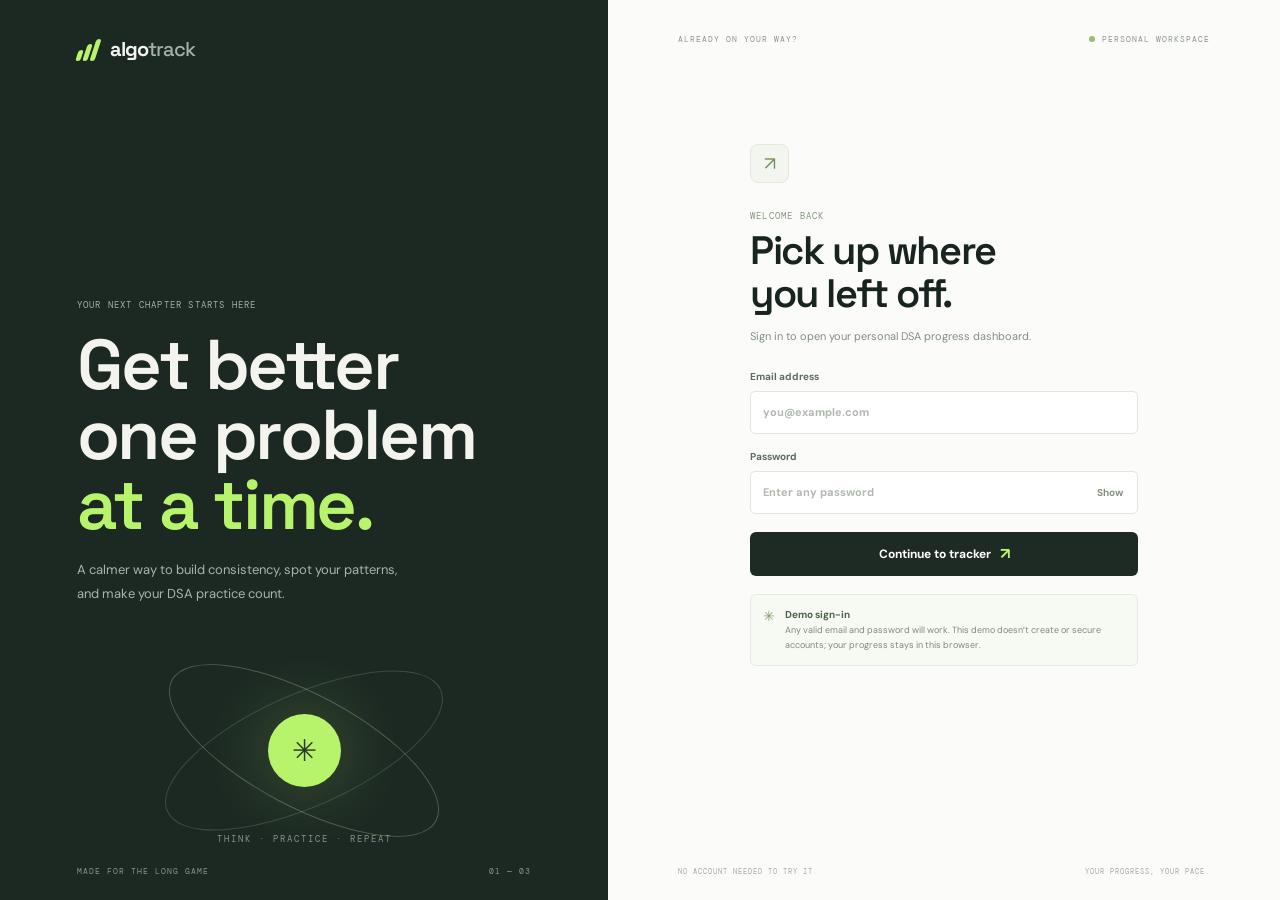
==== index.html @ 1d934d53 "first commit" ====
<!doctype html>
<html lang="en">
  <head>
    <meta charset="UTF-8" />
    <meta name="viewport" content="width=device-width, initial-scale=1.0" />
    <meta name="theme-color" content="#f5f6f2" />
    <title>AlgoTrack — DSA progress, with a little guidance</title>
    <link rel="preconnect" href="https://fonts.googleapis.com" />
    <link rel="preconnect" href="https://fonts.gstatic.com" crossorigin />
    <link href="https://fonts.googleapis.com/css2?family=DM+Mono:wght@400;500&family=DM+Sans:wght@400;500;600;700;800&family=Space+Grotesk:wght@500;600;700&display=swap" rel="stylesheet" />
    <link rel="stylesheet" href="styles.css" />
  </head>
  <body>
    <main id="login-screen" class="login-screen">
      <section class="login-story">
        <a class="brand login-brand" href="#" aria-label="AlgoTrack home">
          <span class="brand-mark"><span></span><span></span><span></span></span>
          <span>algo<span class="brand-light">track</span></span>
        </a>
        <div class="story-copy">
          <p class="overline">YOUR NEXT CHAPTER STARTS HERE</p>
          <h1>Get better<br />one problem<br /><span>at a time.</span></h1>
          <p>A calmer way to build consistency, spot your patterns, and make your DSA practice count.</p>
        </div>
        <div class="story-art" aria-hidden="true">
          <div class="story-orbit story-orbit-one"></div>
          <div class="story-orbit story-orbit-two"></div>
          <div class="story-sun">✳</div>
          <span class="story-art-label">THINK · PRACTICE · REPEAT</span>
        </div>
        <div class="story-footer"><span>MADE FOR THE LONG GAME</span><span>01 — 03</span></div>
      </section>
      <section class="login-side">
        <div class="login-topline"><span>ALREADY ON YOUR WAY?</span><span class="login-status"><i></i> PERSONAL WORKSPACE</span></div>
        <div class="login-card">
          <div class="login-card-icon">↗</div>
          <p class="overline">WELCOME BACK</p>
          <h2>Pick up where<br />you left off.</h2>
          <p class="login-intro">Sign in to open your personal DSA progress dashboard.</p>
          <form id="login-form" class="login-form">
            <label class="login-field">Email address
              <input id="login-email" name="email" type="email" autocomplete="email" placeholder="you@example.com" required />
            </label>
            <label class="login-field">Password
              <span class="password-wrap"><input id="login-password" name="password" type="password" autocomplete="new-password" placeholder="Enter any password" required /><button id="toggle-password" class="password-toggle" type="button" aria-label="Show password">Show</button></span>
            </label>
            <button class="button button-dark login-submit" type="submit">Continue to tracker <span>↗</span></button>
          </form>
          <div class="demo-notice"><span>✳</span><p><strong>Demo sign-in</strong><br />Any valid email and password will work. This demo doesn’t create or secure accounts; your progress stays in this browser.</p></div>
        </div>
        <div class="login-footnote"><span>NO ACCOUNT NEEDED TO TRY IT</span><span>YOUR PROGRESS, YOUR PACE.</span></div>
      </section>
    </main>

    <div class="app-shell" id="app-shell" hidden>
      <aside class="sidebar">
        <a class="brand" href="#" aria-label="AlgoTrack home">
          <span class="brand-mark"><span></span><span></span><span></span></span>
          <span>algo<span class="brand-light">track</span></span>
        </a>

        <div class="sidebar-label">WORKSPACE</div>
        <nav class="main-nav" aria-label="Main navigation">
          <a class="nav-item active" href="#overview"><span class="nav-icon">⌂</span> Overview</a>
          <a class="nav-item" href="#problems"><span class="nav-icon">▤</span> Problem log</a>
          <a class="nav-item" href="#topics"><span class="nav-icon">◉</span> Topics</a>
        </nav>

        <div class="sidebar-label plan-label">YOUR PLAN</div>
        <section class="plan-card">
          <div class="plan-top"><span class="plan-dot"></span><span>THE GRIND</span></div>
          <h2>Build your<br />foundations.</h2>
          <p>One problem at a time. Keep showing up.</p>
          <div class="plan-progress"><span id="plan-progress-bar"></span></div>
          <div class="plan-foot"><span id="plan-progress-text">0 / 75 problems</span><span>75</span></div>
        </section>

        <div class="sidebar-spacer"></div>
        <div class="privacy-note"><span class="lock-icon">◇</span><span>Your progress stays<br />on this device.</span></div>
        <div class="profile">
          <div class="avatar">D</div>
          <div class="profile-copy"><strong id="profile-name">DSA learner</strong><span>Keep it up ✨</span></div>
          <button class="profile-menu" id="sign-out" type="button" aria-label="Sign out" title="Sign out">↪</button>
        </div>
      </aside>

      <main id="overview" class="main-content">
        <header class="topbar">
          <div class="breadcrumb"><span>WORKSPACE</span><span class="crumb-divider">/</span><strong>Overview</strong></div>
          <div class="topbar-right">
            <span class="today-label"><span class="live-dot"></span> YOUR LEARNING SPACE</span>
            <button class="button button-dark button-small" id="open-problem-form" type="button"><span>＋</span> Log a problem</button>
          </div>
        </header>

        <section class="welcome-section">
          <div>
            <p class="overline">YOUR DSA JOURNEY <span id="today-date"></span></p>
            <h1>Small steps.<br /><span>Serious progress.</span></h1>
            <p class="welcome-copy">Every problem you solve is a pattern you’ll recognize next time.</p>
          </div>
          <div class="welcome-stamp" aria-hidden="true"><span>KEEP<br />GOING</span><b>↗</b></div>
        </section>

        <section class="stats-grid" aria-label="Progress summary">
          <article class="stat-card stat-total">
            <div class="stat-top"><span class="stat-label">PROBLEMS SOLVED</span><span class="stat-icon">⌘</span></div>
            <div class="stat-value" id="solved-total">0</div>
            <div class="stat-foot"><span class="stat-accent" id="solved-this-week">+0</span> this week</div>
            <div class="sparkline" aria-hidden="true"><i></i><i></i><i></i><i></i><i></i><i></i><i></i><i></i><i></i><i></i><i></i><i></i></div>
          </article>
          <article class="stat-card stat-streak">
            <div class="stat-top"><span class="stat-label">CURRENT STREAK</span><span class="stat-icon fire">↗</span></div>
            <div class="stat-value"><span id="streak-total">0</span><small> days</small></div>
            <div class="stat-foot">Consistency beats intensity.</div>
            <div class="streak-dots" id="streak-dots" aria-label="Activity over the last seven days"></div>
          </article>
          <article class="stat-card stat-accuracy">
            <div class="stat-top"><span class="stat-label">EASY → MEDIUM → HARD</span><span class="stat-icon">◌</span></div>
            <div class="difficulty-counts"><span><b id="easy-count">0</b><small>EASY</small></span><span><b id="medium-count">0</b><small>MEDIUM</small></span><span><b id="hard-count">0</b><small>HARD</small></span></div>
            <div class="difficulty-bar"><span class="easy-segment"></span><span class="medium-segment"></span><span class="hard-segment"></span></div>
            <div class="stat-foot">A balanced mix builds range.</div>
          </article>
        </section>

        <section class="coach-card" aria-labelledby="coach-title">
          <div class="coach-art" aria-hidden="true"><div class="orbit orbit-one"></div><div class="orbit orbit-two"></div><div class="orbit-core">✳</div><span class="spark spark-one">✦</span><span class="spark spark-two">·</span><span class="spark spark-three">✧</span></div>
          <div class="coach-content">
            <div class="coach-heading"><span class="coach-kicker"><span class="coach-live"></span> YOUR STUDY COACH</span><span class="private-label">PRIVATE BY DESIGN</span></div>
            <h2 id="coach-title">A little direction goes a long way.</h2>
            <p id="coach-insight">Log a few problems and your coach will spot patterns in your practice and suggest a next step.</p>
            <div class="coach-actions">
              <button id="coach-refresh" class="coach-link" type="button">Refresh my insight <span>↗</span></button>
              <span class="coach-disclaimer">Personalized from your tracker data · no API key needed</span>
            </div>
          </div>
        </section>

        <section class="lower-grid">
          <article class="panel topics-panel" id="topics">
            <div class="section-heading"><div><p class="overline">KNOW YOUR PATTERNS</p><h2>Topic mastery</h2></div><span class="heading-note">BY PROBLEMS SOLVED</span></div>
            <div id="topic-list" class="topic-list"></div>
            <div class="topic-footer"><span class="topic-legend"><i></i> Problems logged</span><a href="#problems" class="text-link">View problem log <span>↗</span></a></div>
          </article>

          <article class="panel activity-panel">
            <div class="section-heading"><div><p class="overline">SHOWING UP ADDS UP</p><h2>Recent activity</h2></div><span class="activity-period">LAST 7 DAYS</span></div>
            <div id="activity-chart" class="activity-chart" role="img" aria-label="Problems solved per day over the last seven days"></div>
            <div class="chart-legend"><span><i class="legend-dot"></i> Problems solved</span><strong id="activity-count">0 this week</strong></div>
            <div class="week-note"><span class="note-icon">✳</span><span id="week-insight">Your next solved problem starts a streak.</span></div>
          </article>
        </section>

        <section class="panel recent-panel" id="problems">
          <div class="section-heading recent-heading"><div><p class="overline">THE WORK YOU PUT IN</p><h2>Problem log <span class="entry-count" id="entry-count">0</span></h2></div><div class="list-controls"><label class="sr-only" for="topic-filter">Filter by topic</label><select id="topic-filter"><option value="all">All topics</option></select><label class="sr-only" for="difficulty-filter">Filter by difficulty</label><select id="difficulty-filter"><option value="all">All levels</option><option value="Easy">Easy</option><option value="Medium">Medium</option><option value="Hard">Hard</option></select></div></div>
          <div class="table-scroll"><table><thead><tr><th>PROBLEM</th><th>TOPIC</th><th>DIFFICULTY</th><th>DATE SOLVED</th><th>TIME</th></tr></thead><tbody id="problem-table"></tbody></table></div>
          <div id="empty-state" class="empty-state" hidden><span>⌘</span><strong>No problems here. Yet.</strong><p>Add your first solved problem and start building momentum.</p><button class="button button-dark button-small" type="button" id="empty-add">Log your first problem <span>↗</span></button></div>
          <div id="no-filter-results" class="empty-state compact-empty" hidden>No problems match these filters.</div>
        </section>

        <footer class="footer"><span>MADE FOR THE LONG GAME <span class="footer-star">✳</span></span><span>YOUR PROGRESS, YOUR PACE.</span></footer>
      </main>
    </div>

    <dialog id="problem-dialog" class="problem-dialog">
      <form id="problem-form" method="dialog">
        <div class="dialog-top"><div><p class="overline">ONE MORE REP</p><h2>Log a problem</h2></div><button class="close-dialog" type="button" id="close-dialog" aria-label="Close">×</button></div>
        <p class="dialog-copy">Solved something? Make sure it counts.</p>
        <label class="form-field">Problem name<input id="problem-name" name="name" type="text" maxlength="100" placeholder="e.g. Two Sum" required /></label>
        <div class="form-row"><label class="form-field">Topic<select id="problem-topic" name="topic" required></select></label><label class="form-field">Difficulty<select id="problem-difficulty" name="difficulty"><option>Easy</option><option selected>Medium</option><option>Hard</option></select></label></div>
        <div class="form-row"><label class="form-field">Date solved<input id="problem-date" name="date" type="date" required /></label><label class="form-field">Time spent (min)<input id="problem-time" name="time" type="number" min="1" max="1440" placeholder="Optional" /></label></div>
        <label class="form-field">Key takeaway <span class="optional-label">OPTIONAL</span><textarea id="problem-note" name="note" maxlength="240" rows="2" placeholder="What pattern or insight did you learn?"></textarea></label>
        <div class="dialog-actions"><button class="button button-quiet" type="button" id="cancel-dialog">Cancel</button><button class="button button-dark" type="submit">Save problem <span>↗</span></button></div>
      </form>
    </dialog>

    <div id="toast" class="toast" role="status" aria-live="polite"></div>
    <script src="app.js"></script>
  </body>
</html>
---- styles.css ----
:root {
  --paper: #f5f6f2;
  --white: #fff;
  --ink: #18241f;
  --muted: #818b84;
  --line: #e8eae4;
  --green: #b7f36b;
  --green-dark: #5e8c39;
  --orange: #ef8758;
  --blue: #91b8ed;
  --lavender: #c7b2e7;
  --mono: "DM Mono", monospace;
  --sans: "DM Sans", sans-serif;
  --display: "Space Grotesk", sans-serif;
}

* { box-sizing: border-box; }
html { scroll-behavior: smooth; }
body { margin: 0; background: var(--paper); color: var(--ink); font-family: var(--sans); -webkit-font-smoothing: antialiased; }
button, input, select, textarea { font: inherit; }
button, a, select { -webkit-tap-highlight-color: transparent; }
a { color: inherit; text-decoration: none; }
button { color: inherit; }
.app-shell { min-height: 100vh; }
.sidebar { position: fixed; z-index: 2; inset: 0 auto 0 0; width: 246px; display: flex; flex-direction: column; padding: 29px 20px 16px; background: #1c2923; color: #ecf0e9; }
.brand { display: flex; align-items: center; gap: 10px; padding: 2px 7px; font: 700 20px var(--display); letter-spacing: -1px; }
.brand-light { color: #a5b1a7; font-weight: 500; }
.brand-mark { width: 23px; height: 23px; display: flex; align-items: end; gap: 3px; }
.brand-mark span { width: 5px; background: var(--green); border-radius: 4px; transform: skew(-18deg); }
.brand-mark span:nth-child(1) { height: 11px; }
.brand-mark span:nth-child(2) { height: 17px; }
.brand-mark span:nth-child(3) { height: 22px; }
.sidebar-label { margin: 48px 0 12px 9px; color: #7e8c81; font: 10px var(--mono); letter-spacing: 1.6px; }
.main-nav { display: grid; gap: 5px; }
.nav-item { display: flex; align-items: center; gap: 12px; padding: 11px 12px; border-radius: 8px; color: #abb6ac; font-size: 13px; font-weight: 600; transition: .2s ease; }
.nav-item:hover { background: #26352d; color: #fff; }
.nav-item.active { background: #2b3a30; color: #d1f89f; }
.nav-icon { width: 17px; text-align: center; color: #98a59b; font-size: 17px; line-height: 1; }
.nav-item.active .nav-icon { color: var(--green); }
.plan-label { margin-top: 39px; }
.plan-card { position: relative; overflow: hidden; padding: 17px 15px 14px; border: 1px solid #39463e; border-radius: 10px; background: #243129; }
.plan-card::after { content: ""; position: absolute; right: -22px; top: 40px; width: 74px; height: 74px; border: 1px solid #425142; border-radius: 50%; box-shadow: 0 0 0 9px #2a382f, 0 0 0 10px #39463e, 0 0 0 19px #2a382f, 0 0 0 20px #39463e; opacity: .75; }
.plan-top { display: flex; align-items: center; gap: 7px; color: #aeb9ac; font: 10px var(--mono); letter-spacing: 1.2px; }
.plan-dot, .live-dot, .coach-live { width: 7px; height: 7px; border-radius: 50%; background: var(--green); box-shadow: 0 0 0 3px #b7f36b22; }
.plan-card h2 { margin: 18px 0 6px; font: 600 21px/1.14 var(--display); letter-spacing: -.6px; }
.plan-card p { max-width: 160px; margin-bottom: 22px; color: #9ba89d; font-size: 11px; line-height: 1.6; }
.plan-progress { height: 4px; margin-bottom: 8px; overflow: hidden; border-radius: 4px; background: #465349; }
.plan-progress span { display: block; width: 0; height: 100%; border-radius: inherit; background: var(--green); transition: width .35s; }
.plan-foot { display: flex; justify-content: space-between; color: #93a095; font: 9px var(--mono); }
.sidebar-spacer { flex: 1; }
.privacy-note { display: flex; align-items: center; gap: 10px; padding: 13px 8px 16px; color: #8f9c90; font-size: 10px; line-height: 1.6; }
.lock-icon { color: var(--green); font-size: 18px; }
.profile { display: flex; align-items: center; gap: 10px; padding: 13px 4px 0; border-top: 1px solid #364239; }
.avatar { display: grid; width: 31px; height: 31px; place-items: center; border-radius: 50%; background: #dceac9; color: #32422f; font: 600 13px var(--display); }
.profile-copy { display: grid; gap: 3px; font-size: 11px; }
.profile-copy span { color: #91a094; font-size: 10px; }
.profile-menu { margin-left: auto; color: #8b998d; font-size: 17px; }
.main-content { width: min(1350px, calc(100% - 246px)); margin-left: 246px; padding: 0 5.1%; }
.topbar { min-height: 66px; display: flex; justify-content: space-between; align-items: center; border-bottom: 1px solid #e6e9e2; }
.breadcrumb { display: flex; align-items: center; gap: 10px; color: #8b958c; font: 10px var(--mono); letter-spacing: .7px; }
.breadcrumb strong { color: #39473e; font-weight: 500; }
.crumb-divider { color: #c1c6bf; }
.topbar-right { display: flex; align-items: center; gap: 22px; }
.today-label { display: flex; align-items: center; gap: 8px; color: #879188; font: 9px var(--mono); letter-spacing: .9px; }
.live-dot { width: 6px; height: 6px; background: #9aca67; }
.button { display: inline-flex; align-items: center; justify-content: center; gap: 9px; min-height: 42px; border: 0; border-radius: 6px; cursor: pointer; font-size: 12px; font-weight: 700; transition: background .2s, transform .2s; }
.button:hover { transform: translateY(-1px); }
.button-dark { padding: 0 16px; background: #1e2b24; color: #fff; }
.button-dark:hover { background: #314137; }
.button-dark span { color: var(--green); font-size: 16px; }
.button-small { min-height: 35px; font-size: 11px; }
.welcome-section { display: flex; justify-content: space-between; align-items: flex-end; padding: 36px 0 27px; }
.overline { color: #909a90; font: 9px var(--mono); letter-spacing: 1.2px; }
.welcome-section .overline { margin-bottom: 13px; }
.welcome-section .overline span { margin-left: 12px; color: #b2b9b1; }
h1, h2, p { margin-top: 0; }
h1 { margin-bottom: 10px; font: 600 clamp(36px, 4vw, 51px)/1.04 var(--display); letter-spacing: -2.3px; }
h1 span { color: #82917e; }
.welcome-copy { margin: 0; color: #7b867d; font-size: 13px; }
.welcome-stamp { width: 83px; height: 83px; position: relative; display: grid; place-content: center; margin: 0 10% 3px 0; border: 1px solid #d7dfd2; border-radius: 50%; color: #83927e; transform: rotate(-13deg); }
.welcome-stamp::before, .welcome-stamp::after { content: ""; position: absolute; border: 1px dashed #c5d1c0; border-radius: 50%; inset: 5px; }
.welcome-stamp::after { inset: -5px; border-color: #e0e5dc; }
.welcome-stamp span { font: 8px/1.3 var(--mono); letter-spacing: 1px; text-align: center; }
.welcome-stamp b { position: absolute; right: -3px; top: 7px; display: grid; width: 23px; height: 23px; place-items: center; border-radius: 50%; background: var(--green); color: #2c3d26; font-size: 13px; }
.stats-grid { display: grid; grid-template-columns: repeat(3, 1fr); gap: 14px; }
.stat-card { min-height: 148px; position: relative; overflow: hidden; padding: 17px 19px; border: 1px solid var(--line); border-radius: 9px; background: #fff; }
.stat-top { display: flex; justify-content: space-between; align-items: center; }
.stat-label { color: #879188; font: 9px var(--mono); letter-spacing: .8px; }
.stat-icon { color: #91a48c; font-size: 16px; }
.stat-icon.fire { color: #e9996e; font-size: 18px; }
.stat-value { margin-top: 13px; font: 600 35px/1 var(--display); letter-spacing: -1.5px; }
.stat-value small { color: #8c968d; font: 11px var(--sans); letter-spacing: 0; }
.stat-foot { position: relative; z-index: 1; margin-top: 9px; color: #8d978e; font-size: 10px; }
.stat-accent { color: #668f43; font-weight: 700; }
.sparkline { position: absolute; right: 17px; bottom: 21px; display: flex; align-items: end; gap: 4px; height: 35px; opacity: .72; }
.sparkline i { display: block; width: 4px; height: 28%; background: #d6eac3; border-radius: 4px 4px 0 0; }
.sparkline i:nth-child(3n+1) { height: 53%; }
.sparkline i:nth-child(4n+2) { height: 72%; }
.sparkline i:nth-child(5n+3) { height: 40%; }
.sparkline i:nth-child(7) { height: 88%; background: #afd687; }
.sparkline i:nth-child(10) { height: 64%; }
.streak-dots { position: absolute; right: 18px; bottom: 25px; display: flex; gap: 5px; }
.streak-dots span { width: 7px; height: 7px; border-radius: 50%; background: #ebeee8; }
.streak-dots span.active { background: #b8e38f; }
.difficulty-counts { display: flex; gap: 20px; margin-top: 13px; }
.difficulty-counts span { display: grid; gap: 3px; }
.difficulty-counts b { font: 600 20px var(--display); }
.difficulty-counts small { color: #9aa29b; font: 8px var(--mono); letter-spacing: .6px; }
.difficulty-bar { display: flex; height: 4px; gap: 3px; margin-top: 9px; }
.difficulty-bar span { border-radius: 4px; }
.easy-segment { flex: 1; background: #b7df92; }
.medium-segment { flex: 1; background: #f3c17f; }
.hard-segment { flex: 1; background: #e89c7c; }
.stat-accuracy .stat-foot { margin-top: 8px; }
.coach-card { min-height: 177px; position: relative; display: flex; align-items: center; gap: 24px; margin-top: 15px; padding: 23px 27px; overflow: hidden; border: 1px solid #354239; border-radius: 9px; background: #202d26; color: #f4f4eb; }
.coach-card::after { content: ""; position: absolute; right: -45px; top: -100px; width: 260px; height: 260px; border: 1px solid #ffffff0b; border-radius: 50%; box-shadow: 0 0 0 25px #ffffff08, 0 0 0 52px #ffffff06; pointer-events: none; }
.coach-art { width: 104px; height: 104px; flex: 0 0 104px; position: relative; display: grid; place-items: center; }
.orbit { position: absolute; border: 1px solid #9bb18350; border-radius: 50%; transform: rotate(-30deg); }
.orbit-one { width: 91px; height: 51px; }
.orbit-two { width: 91px; height: 51px; transform: rotate(48deg); border-color: #d4c4a542; }
.orbit-core { display: grid; width: 42px; height: 42px; place-items: center; border-radius: 50%; background: #b6e58a; color: #30402d; font-size: 21px; box-shadow: 0 0 25px #b6e58a44; }
.spark { position: absolute; color: var(--green); }
.spark-one { top: 13px; right: 12px; font-size: 12px; }
.spark-two { bottom: 17px; left: 12px; font-size: 27px; }
.spark-three { top: 21px; left: 16px; color: #ddb992; font-size: 12px; }
.coach-content { min-width: 0; position: relative; z-index: 1; flex: 1; }
.coach-heading { display: flex; align-items: center; justify-content: space-between; gap: 10px; }
.coach-kicker { display: flex; align-items: center; gap: 8px; color: #c8d5c5; font: 9px var(--mono); letter-spacing: 1px; }
.coach-live { width: 6px; height: 6px; }
.private-label { color: #8b998d; font: 8px var(--mono); letter-spacing: .8px; }
.coach-content h2 { margin: 13px 0 5px; font: 600 20px var(--display); letter-spacing: -.5px; }
.coach-content > p { max-width: 650px; min-height: 34px; margin: 0; color: #b2bdb2; font-size: 11px; line-height: 1.65; }
.coach-actions { display: flex; align-items: center; flex-wrap: wrap; gap: 14px; margin-top: 11px; }
.coach-link { padding: 0; border: 0; background: none; color: var(--green); cursor: pointer; font-size: 10px; font-weight: 700; }
.coach-link span { padding-left: 4px; }
.coach-disclaimer { color: #829086; font-size: 9px; }
.lower-grid { display: grid; grid-template-columns: 1.08fr .92fr; gap: 14px; margin-top: 15px; }
.panel { border: 1px solid var(--line); border-radius: 9px; background: #fff; }
.topics-panel, .activity-panel { min-height: 291px; padding: 20px 21px 15px; }
.section-heading { display: flex; justify-content: space-between; align-items: end; gap: 12px; }
.section-heading .overline { margin: 0 0 5px; font-size: 8px; }
.section-heading h2 { margin: 0; font: 600 18px var(--display); letter-spacing: -.5px; }
.heading-note, .activity-period { color: #9ca49c; font: 8px var(--mono); letter-spacing: .4px; }
.topic-list { display: grid; gap: 12px; margin-top: 20px; }
.topic-row { display: grid; grid-template-columns: minmax(90px, 1fr) minmax(70px, 1.45fr) 25px; align-items: center; gap: 11px; }
.topic-name { overflow: hidden; color: #59665c; font-size: 10px; text-overflow: ellipsis; white-space: nowrap; }
.topic-track { height: 5px; overflow: hidden; border-radius: 5px; background: #eff1eb; }
.topic-fill { height: 100%; border-radius: inherit; background: #badf99; transition: width .35s; }
.topic-count { color: #8b968c; font: 9px var(--mono); text-align: right; }
.topic-empty { padding: 19px 0; color: #8a948c; font-size: 11px; }
.topic-footer { display: flex; justify-content: space-between; align-items: center; margin-top: 17px; padding-top: 12px; border-top: 1px solid #eff0eb; }
.topic-legend, .chart-legend span { display: flex; align-items: center; gap: 6px; color: #9ba39b; font-size: 9px; }
.topic-legend i { width: 7px; height: 7px; border-radius: 2px; background: #badf99; }
.text-link { color: #657867; font-size: 9px; font-weight: 700; }
.text-link span { color: #8ca47b; }
.activity-chart { height: 145px; display: grid; grid-template-columns: repeat(7, 1fr); align-items: end; gap: 10px; margin: 17px 0 10px; padding: 0 5px; border-bottom: 1px solid #eaede7; }
.chart-day { height: 100%; display: flex; flex-direction: column; justify-content: end; align-items: center; gap: 8px; }
.chart-bar-area { height: 112px; width: 100%; display: flex; align-items: end; justify-content: center; }
.chart-bar { width: min(23px, 75%); min-height: 3px; position: relative; border-radius: 4px 4px 0 0; background: #d6e8c5; transition: height .3s; }
.chart-bar.today { background: #a7d37d; }
.chart-bar.has-value::after { content: attr(data-count); position: absolute; top: -16px; left: 50%; color: #788574; font: 8px var(--mono); transform: translateX(-50%); }
.chart-label { padding-bottom: 8px; color: #99a198; font: 8px var(--mono); }
.chart-label.today-label { color: #5f7c4f; }
.chart-legend { display: flex; justify-content: space-between; align-items: center; }
.legend-dot { width: 7px; height: 7px; border-radius: 50%; background: #a7d37d; }
.chart-legend strong { color: #667464; font: 9px var(--mono); }
.week-note { display: flex; align-items: center; gap: 8px; margin-top: 14px; padding-top: 12px; border-top: 1px solid #eff0eb; color: #848e84; font-size: 9px; }
.note-icon { color: #8eae71; font-size: 13px; }
.recent-panel { margin-top: 15px; padding: 19px 21px 0; }
.recent-heading { align-items: center; margin-bottom: 15px; }
.entry-count { display: inline-grid; min-width: 20px; height: 20px; place-items: center; margin-left: 4px; border-radius: 12px; background: #f0f3ec; color: #758373; font: 9px var(--mono); vertical-align: 2px; }
.list-controls { display: flex; gap: 7px; }
.list-controls select { min-height: 30px; padding: 0 24px 0 9px; border: 1px solid #e6e9e3; border-radius: 5px; background: #fff; color: #758076; font-size: 9px; }
.table-scroll { overflow-x: auto; }
table { width: 100%; border-collapse: collapse; text-align: left; }
thead { border-top: 1px solid #eff0ec; border-bottom: 1px solid #eff0ec; }
th { padding: 10px 8px; color: #9aa39a; font: 8px var(--mono); letter-spacing: .6px; white-space: nowrap; }
th:first-child, td:first-child { padding-left: 2px; }
td { padding: 12px 8px; border-bottom: 1px solid #f0f1ed; color: #79837b; font-size: 10px; white-space: nowrap; }
tbody tr:last-child td { border-bottom: 0; }
.problem-cell { display: flex; align-items: center; gap: 9px; color: #344137; font-weight: 700; }
.problem-mark { display: grid; width: 22px; height: 22px; flex: 0 0 22px; place-items: center; border-radius: 5px; background: #f0f4ea; color: #788d66; font: 10px var(--mono); }
.problem-note { display: block; max-width: 230px; overflow: hidden; margin-top: 3px; color: #a2aaa1; font-size: 9px; font-weight: 400; text-overflow: ellipsis; }
.topic-tag { color: #728172; }
.difficulty { display: inline-block; padding: 4px 7px; border-radius: 4px; font: 9px var(--mono); }
.difficulty.easy { background: #edf5e7; color: #67854f; }
.difficulty.medium { background: #fbf2e4; color: #b18244; }
.difficulty.hard { background: #f9ece8; color: #bd735a; }
.time-cell { color: #879187; font-family: var(--mono); }
.empty-state { display: flex; flex-direction: column; align-items: center; gap: 7px; padding: 37px 15px 41px; color: #758176; text-align: center; }
.empty-state > span { display: grid; width: 34px; height: 34px; place-items: center; margin-bottom: 2px; border-radius: 50%; background: #f0f4ea; color: #849d70; font-size: 16px; }
.empty-state strong { color: #37453a; font: 600 15px var(--display); }
.empty-state p { margin: 0 0 7px; font-size: 10px; }
.compact-empty { padding: 24px; font-size: 11px; }
.footer { display: flex; justify-content: space-between; padding: 18px 0 20px; color: #a2aaa1; font: 8px var(--mono); letter-spacing: .8px; }
.footer-star { color: #88a66e; font-size: 11px; }
.problem-dialog { width: min(490px, calc(100% - 30px)); max-width: none; max-height: min(90vh, 760px); overflow: auto; padding: 25px 27px 23px; border: 1px solid #e5e9e1; border-radius: 11px; background: #fbfcf9; color: var(--ink); box-shadow: 0 24px 90px #1a291c2b; }
.problem-dialog::backdrop { background: #17221bb5; backdrop-filter: blur(3px); }
.dialog-top { display: flex; justify-content: space-between; align-items: flex-start; }
.dialog-top .overline { margin-bottom: 6px; }
.dialog-top h2 { margin: 0; font: 600 25px var(--display); letter-spacing: -.8px; }
.close-dialog { width: 30px; height: 30px; border: 0; border-radius: 50%; background: #eff2eb; color: #6e796f; cursor: pointer; font-size: 21px; line-height: 1; }
.dialog-copy { margin: 5px 0 20px; color: #899389; font-size: 11px; }
.form-field { display: grid; gap: 7px; margin-bottom: 14px; color: #5d6a5f; font-size: 10px; font-weight: 700; }
.form-field input, .form-field select, .form-field textarea { width: 100%; min-height: 39px; padding: 10px 11px; border: 1px solid #e2e7dd; border-radius: 5px; outline: 0; background: #fff; color: #27342b; font-size: 11px; }
.form-field textarea { resize: vertical; }
.form-field input:focus, .form-field select:focus, .form-field textarea:focus { border-color: #9cbb81; box-shadow: 0 0 0 3px #b7f36b30; }
.form-row { display: grid; grid-template-columns: 1fr 1fr; gap: 12px; }
.optional-label { margin-left: 5px; color: #a1aaa0; font: 8px var(--mono); }
.dialog-actions { display: flex; justify-content: flex-end; gap: 9px; margin-top: 8px; }
.button-quiet { padding: 0 14px; background: transparent; color: #7e887e; }
.button-quiet:hover { background: #f0f2ec; }
.toast { position: fixed; z-index: 5; right: 24px; bottom: 24px; max-width: min(360px, calc(100% - 32px)); padding: 12px 16px; border: 1px solid #3d4e40; border-radius: 7px; background: #202d26; color: #ecf2e8; box-shadow: 0 8px 30px #18241f25; font-size: 11px; opacity: 0; transform: translateY(8px); pointer-events: none; transition: .2s; }
.toast.show { opacity: 1; transform: translateY(0); }
.sr-only { position: absolute; width: 1px; height: 1px; overflow: hidden; clip: rect(0, 0, 0, 0); white-space: nowrap; clip-path: inset(50%); }
[hidden] { display: none !important; }

.login-screen { min-height: 100vh; display: grid; grid-template-columns: minmax(340px, .95fr) 1.05fr; background: #fbfcf9; }
.login-story { min-height: 100vh; position: relative; display: flex; flex-direction: column; overflow: hidden; padding: 34px clamp(30px, 6vw, 88px) 24px; background: #1c2923; color: #f3f4ed; }
.login-brand { align-self: flex-start; padding: 2px 0; }
.story-copy { position: relative; z-index: 1; margin: auto 0 50px; }
.story-copy .overline { margin-bottom: 20px; color: #a2b19f; }
.story-copy h1 { margin-bottom: 18px; font-size: clamp(48px, 5.5vw, 76px); line-height: .99; }
.story-copy h1 span { color: var(--green); }
.story-copy > p:last-child { max-width: 320px; margin: 0; color: #a8b4a9; font-size: 13px; line-height: 1.8; }
.story-art { height: 190px; position: relative; display: grid; flex: 0 0 190px; place-items: center; margin: 0 -22px 21px; }
.story-orbit { width: 300px; height: 113px; position: absolute; border: 1px solid #82977f52; border-radius: 50%; transform: rotate(-24deg); }
.story-orbit-two { width: 300px; height: 113px; border-color: #d6c79b50; transform: rotate(28deg); }
.story-sun { display: grid; width: 73px; height: 73px; place-items: center; border-radius: 50%; background: var(--green); color: #2a3928; box-shadow: 0 0 70px #b7f36b4d; font-size: 30px; }
.story-art-label { position: absolute; bottom: 0; color: #859487; font: 9px var(--mono); letter-spacing: 2px; }
.story-footer, .login-footnote { display: flex; justify-content: space-between; color: #879489; font: 8px var(--mono); letter-spacing: 1px; }
.login-side { min-height: 100vh; display: flex; flex-direction: column; padding: 34px clamp(25px, 5.5vw, 78px) 24px; }
.login-topline { display: flex; justify-content: space-between; align-items: center; gap: 12px; color: #8b968c; font: 8px var(--mono); letter-spacing: 1px; }
.login-status { display: flex; align-items: center; gap: 7px; }
.login-status i { width: 6px; height: 6px; border-radius: 50%; background: #98bd76; }
.login-card { width: min(100%, 388px); margin: auto; }
.login-card-icon { display: grid; width: 39px; height: 39px; place-items: center; margin-bottom: 27px; border: 1px solid #e3e9dd; border-radius: 8px; background: #f3f6ee; color: #75945b; font-size: 19px; }
.login-card > .overline { margin-bottom: 8px; color: #879582; }
.login-card h2 { margin: 0; font: 600 clamp(32px, 3.1vw, 41px)/1.08 var(--display); letter-spacing: -1.4px; }
.login-intro { margin: 11px 0 24px; color: #828d83; font-size: 11px; line-height: 1.7; }
.login-form { display: grid; gap: 16px; }
.login-field { display: grid; gap: 8px; color: #5c6a5f; font-size: 10px; font-weight: 700; }
.login-field input { width: 100%; min-height: 43px; padding: 11px 12px; border: 1px solid #e1e6de; border-radius: 5px; outline: 0; background: #fff; color: #26342a; font-size: 11px; }
.login-field input:focus { border-color: #9cbb81; box-shadow: 0 0 0 3px #b7f36b30; }
.login-field input::placeholder { color: #b1b8b0; }
.password-wrap { position: relative; display: block; }
.password-wrap input { padding-right: 56px; }
.password-toggle { position: absolute; top: 50%; right: 11px; padding: 4px; transform: translateY(-50%); border: 0; background: transparent; color: #82917e; cursor: pointer; font-size: 10px; font-weight: 700; }
.login-submit { width: 100%; min-height: 44px; margin-top: 2px; }
.login-error { margin: 10px 0 0; color: #b95745; font-size: 10px; }
.demo-notice { display: flex; align-items: flex-start; gap: 10px; margin-top: 18px; padding: 12px; border: 1px solid #e6ebdf; border-radius: 6px; background: #f7f9f3; }
.demo-notice > span { color: #819c68; font-size: 14px; }
.demo-notice p { margin: 0; color: #7e897d; font-size: 9px; line-height: 1.65; }
.demo-notice strong { color: #4d624a; font-size: 10px; }
.login-footnote { margin-top: auto; color: #a3aaa1; font-size: 7px; }
.profile-menu { width: 28px; height: 28px; display: grid; place-items: center; border: 0; border-radius: 5px; background: transparent; cursor: pointer; }
.profile-menu:hover { background: #344239; color: var(--green); }

@media (min-width: 1500px) { .main-content { padding-right: 7%; padding-left: 7%; } }
@media (max-width: 1050px) {
  .main-content { padding-right: 3.5%; padding-left: 3.5%; }
  .sidebar { width: 218px; }
  .main-content { width: calc(100% - 218px); margin-left: 218px; }
  .welcome-stamp { margin-right: 4%; }
  .coach-art { width: 83px; flex-basis: 83px; transform: scale(.85); }
}
@media (max-width: 760px) {
  .login-screen { grid-template-columns: 1fr; }
  .login-story { min-height: 310px; padding: 21px 25px 17px; }
  .login-brand { font-size: 18px; }
  .story-copy { margin: 33px 0 16px; }
  .story-copy .overline { margin-bottom: 10px; font-size: 8px; }
  .story-copy h1 { margin-bottom: 9px; font-size: 43px; }
  .story-copy > p:last-child { max-width: 380px; font-size: 10px; }
  .story-art { position: absolute; right: -104px; bottom: 34px; width: 240px; height: 155px; transform: scale(.75); }
  .story-footer { font-size: 7px; }
  .login-side { min-height: auto; padding: 20px 25px 17px; }
  .login-topline { font-size: 7px; }
  .login-card { margin: 35px auto; }
  .login-card-icon { margin-bottom: 19px; }
  .login-footnote { margin-top: 0; }
  .sidebar { position: static; width: auto; height: auto; flex-direction: row; align-items: center; padding: 12px 17px; }
  .brand { margin-right: auto; font-size: 18px; }
  .sidebar-label, .plan-card, .sidebar-spacer, .privacy-note, .profile { display: none; }
  .main-nav { display: flex; gap: 2px; }
  .nav-item { padding: 9px; font-size: 0; }
  .nav-icon { font-size: 17px; }
  .main-content { width: 100%; margin: 0; padding: 0 22px; }
  .topbar { min-height: 54px; }
  .today-label { display: none; }
  .topbar-right { gap: 0; }
  .welcome-section { padding-top: 28px; }
  .welcome-stamp { width: 67px; height: 67px; margin-right: 5px; }
  .welcome-stamp span { font-size: 7px; }
  .stats-grid { grid-template-columns: repeat(2, 1fr); gap: 9px; }
  .stat-card { min-height: 135px; padding: 15px; }
  .stat-accuracy { grid-column: 1 / -1; min-height: 130px; }
  .difficulty-counts { gap: 26px; }
  .lower-grid { grid-template-columns: 1fr; gap: 10px; }
  .coach-card { gap: 10px; padding: 20px 17px; }
  .coach-art { width: 68px; flex-basis: 68px; transform: scale(.7); margin: 0 -5px; }
  .coach-content h2 { font-size: 17px; }
  .coach-heading { align-items: flex-start; }
  .private-label { font-size: 7px; text-align: right; }
  .recent-panel { padding-right: 13px; padding-left: 13px; }
  .section-heading h2 { font-size: 17px; }
  .footer { font-size: 7px; }
}
@media (max-width: 480px) {
  .login-story { min-height: 285px; padding-right: 18px; padding-left: 18px; }
  .story-copy { margin-top: 29px; }
  .story-copy h1 { font-size: 38px; }
  .story-copy > p:last-child { max-width: 260px; }
  .story-art { right: -139px; bottom: 30px; transform: scale(.58); }
  .story-art-label { font-size: 8px; }
  .login-side { padding-right: 20px; padding-left: 20px; }
  .login-status { font-size: 0; }
  .login-status i { width: 7px; height: 7px; }
  .login-card { margin-top: 29px; margin-bottom: 29px; }
  .login-card h2 { font-size: 35px; }
  .login-footnote { font-size: 6px; letter-spacing: .4px; }
  .main-content { padding-right: 15px; padding-left: 15px; }
  .brand { font-size: 16px; }
  .brand-mark { transform: scale(.85); transform-origin: left center; width: 20px; }
  .welcome-stamp { display: none; }
  .welcome-section { padding-top: 24px; }
  h1 { font-size: 39px; letter-spacing: -1.8px; }
  .welcome-copy { max-width: 290px; font-size: 11px; line-height: 1.6; }
  .stat-label { font-size: 8px; letter-spacing: .3px; }
  .stat-value { font-size: 31px; }
  .stat-foot { font-size: 9px; }
  .sparkline { gap: 3px; right: 12px; opacity: .55; }
  .streak-dots { right: 12px; gap: 3px; }
  .streak-dots span { width: 6px; height: 6px; }
  .coach-card { gap: 2px; padding: 17px 13px; }
  .coach-art { width: 48px; flex-basis: 48px; margin: 0 -8px 0 -9px; transform: scale(.56); }
  .coach-kicker { font-size: 8px; letter-spacing: .5px; }
  .coach-disclaimer { width: 100%; }
  .topics-panel, .activity-panel { padding-right: 15px; padding-left: 15px; }
  .heading-note { max-width: 85px; font-size: 7px; text-align: right; }
  .list-controls { gap: 4px; }
  .list-controls select { padding-left: 6px; font-size: 8px; }
  .recent-heading { align-items: flex-start; }
  .recent-heading .section-heading > div:first-child { flex: 1; }
  .footer { font-size: 6px; letter-spacing: .35px; }
  .form-row { grid-template-columns: 1fr; gap: 0; }
}
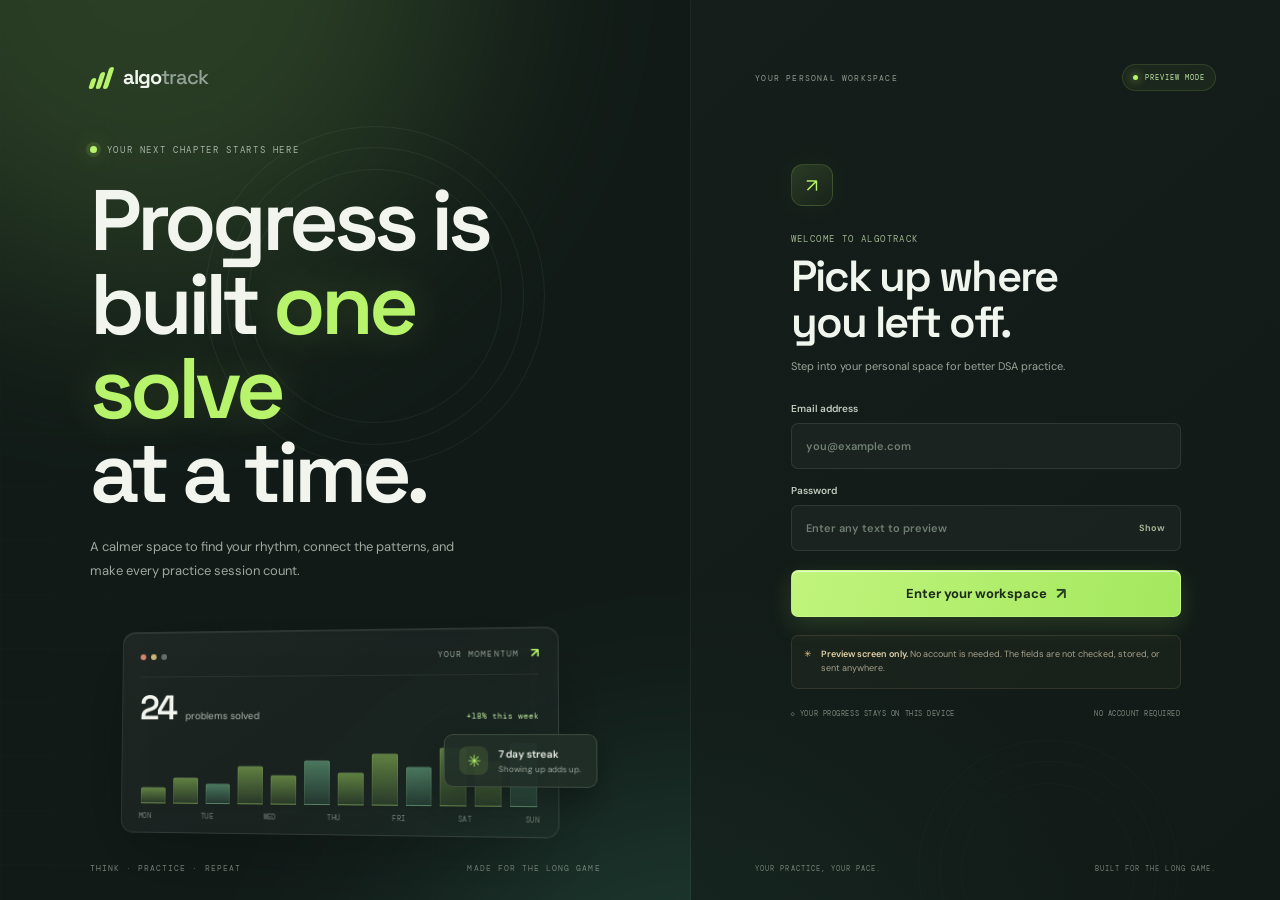
==== commit 2324bf3e: "add feature" ====
--- a/index.html
+++ b/index.html
@@ -11,44 +11,49 @@
     <link rel="stylesheet" href="styles.css" />
   </head>
   <body>
-    <main id="login-screen" class="login-screen">
-      <section class="login-story">
+    <main class="login-screen" id="login-screen">
+      <div class="login-orb login-orb-one" aria-hidden="true"></div>
+      <div class="login-orb login-orb-two" aria-hidden="true"></div>
+      <div class="login-grid" aria-hidden="true"></div>
+      <section class="login-showcase">
         <a class="brand login-brand" href="#" aria-label="AlgoTrack home">
           <span class="brand-mark"><span></span><span></span><span></span></span>
           <span>algo<span class="brand-light">track</span></span>
         </a>
-        <div class="story-copy">
-          <p class="overline">YOUR NEXT CHAPTER STARTS HERE</p>
-          <h1>Get better<br />one problem<br /><span>at a time.</span></h1>
-          <p>A calmer way to build consistency, spot your patterns, and make your DSA practice count.</p>
-        </div>
-        <div class="story-art" aria-hidden="true">
-          <div class="story-orbit story-orbit-one"></div>
-          <div class="story-orbit story-orbit-two"></div>
-          <div class="story-sun">✳</div>
-          <span class="story-art-label">THINK · PRACTICE · REPEAT</span>
-        </div>
-        <div class="story-footer"><span>MADE FOR THE LONG GAME</span><span>01 — 03</span></div>
+        <div class="login-showcase-copy">
+          <span class="login-eyebrow"><i></i> YOUR NEXT CHAPTER STARTS HERE</span>
+          <h1>Progress is<br />built <span>one solve</span><br />at a time.</h1>
+          <p>A calmer space to find your rhythm, connect the patterns, and make every practice session count.</p>
+        </div>
+        <div class="login-preview" aria-hidden="true">
+          <div class="preview-top"><span><i></i><i></i><i></i></span><small>YOUR MOMENTUM</small><b>↗</b></div>
+          <div class="preview-stat"><strong>24</strong><span>problems solved</span><em>+18% this week</em></div>
+          <div class="preview-bars"><i></i><i></i><i></i><i></i><i></i><i></i><i></i><i></i><i></i><i></i><i></i><i></i></div>
+          <div class="preview-bottom"><span>MON</span><span>TUE</span><span>WED</span><span>THU</span><span>FRI</span><span>SAT</span><span>SUN</span></div>
+          <div class="preview-float"><span>✳</span><div><strong>7 day streak</strong><small>Showing up adds up.</small></div></div>
+        </div>
+        <div class="login-showcase-footer"><span>THINK · PRACTICE · REPEAT</span><span>MADE FOR THE LONG GAME</span></div>
       </section>
-      <section class="login-side">
-        <div class="login-topline"><span>ALREADY ON YOUR WAY?</span><span class="login-status"><i></i> PERSONAL WORKSPACE</span></div>
+      <section class="login-panel">
+        <div class="login-panel-top"><span>YOUR PERSONAL WORKSPACE</span><span class="preview-badge"><i></i> PREVIEW MODE</span></div>
         <div class="login-card">
           <div class="login-card-icon">↗</div>
-          <p class="overline">WELCOME BACK</p>
+          <p class="login-card-overline">WELCOME TO ALGOTRACK</p>
           <h2>Pick up where<br />you left off.</h2>
-          <p class="login-intro">Sign in to open your personal DSA progress dashboard.</p>
-          <form id="login-form" class="login-form">
+          <p class="login-intro">Step into your personal space for better DSA practice.</p>
+          <form id="preview-login-form" class="login-form">
             <label class="login-field">Email address
-              <input id="login-email" name="email" type="email" autocomplete="email" placeholder="you@example.com" required />
+              <input id="preview-email" type="email" autocomplete="off" placeholder="you@example.com" aria-label="Email address (preview only)" />
             </label>
             <label class="login-field">Password
-              <span class="password-wrap"><input id="login-password" name="password" type="password" autocomplete="new-password" placeholder="Enter any password" required /><button id="toggle-password" class="password-toggle" type="button" aria-label="Show password">Show</button></span>
+              <span class="password-wrap"><input id="preview-password" type="password" autocomplete="off" placeholder="Enter any text to preview" aria-label="Password (preview only)" /><button id="preview-toggle-password" class="password-toggle" type="button" aria-label="Show password">Show</button></span>
             </label>
-            <button class="button button-dark login-submit" type="submit">Continue to tracker <span>↗</span></button>
+            <button class="button button-dark login-submit" type="submit">Enter your workspace <span>↗</span></button>
           </form>
-          <div class="demo-notice"><span>✳</span><p><strong>Demo sign-in</strong><br />Any valid email and password will work. This demo doesn’t create or secure accounts; your progress stays in this browser.</p></div>
-        </div>
-        <div class="login-footnote"><span>NO ACCOUNT NEEDED TO TRY IT</span><span>YOUR PROGRESS, YOUR PACE.</span></div>
+          <p class="preview-disclaimer"><span>✳</span><span><strong>Preview screen only.</strong> No account is needed. The fields are not checked, stored, or sent anywhere.</span></p>
+          <div class="login-trust-row"><span>◇ YOUR PROGRESS STAYS ON THIS DEVICE</span><span>NO ACCOUNT REQUIRED</span></div>
+        </div>
+        <div class="login-panel-footer"><span>YOUR PRACTICE, YOUR PACE.</span><span>BUILT FOR THE LONG GAME.</span></div>
       </section>
     </main>
 
@@ -64,6 +69,7 @@
           <a class="nav-item active" href="#overview"><span class="nav-icon">⌂</span> Overview</a>
           <a class="nav-item" href="#problems"><span class="nav-icon">▤</span> Problem log</a>
           <a class="nav-item" href="#topics"><span class="nav-icon">◉</span> Topics</a>
+          <a class="nav-item" href="#platforms"><span class="nav-icon">↗</span> Profiles</a>
         </nav>
 
         <div class="sidebar-label plan-label">YOUR PLAN</div>
@@ -80,7 +86,6 @@
         <div class="profile">
           <div class="avatar">D</div>
           <div class="profile-copy"><strong id="profile-name">DSA learner</strong><span>Keep it up ✨</span></div>
-          <button class="profile-menu" id="sign-out" type="button" aria-label="Sign out" title="Sign out">↪</button>
         </div>
       </aside>
 
@@ -121,6 +126,31 @@
             <div class="difficulty-bar"><span class="easy-segment"></span><span class="medium-segment"></span><span class="hard-segment"></span></div>
             <div class="stat-foot">A balanced mix builds range.</div>
           </article>
+        </section>
+
+        <section class="panel profiles-section" id="platforms" aria-labelledby="profiles-title">
+          <div class="section-heading">
+            <div><p class="overline">YOUR CODING PRESENCE</p><h2 id="profiles-title">Platform profiles</h2></div>
+            <span class="heading-note">SAVED ON THIS DEVICE</span>
+          </div>
+          <p class="profiles-intro">Sync public solved-question lists from LeetCode, Codeforces, GeeksforGeeks, and HackerRank. CodeChef sync shows its public profile summary because it does not expose a reliable public solved-question list.</p>
+          <form id="profile-form" class="profile-form">
+            <label class="form-field">Platform name<input id="profile-platform-name" name="platformName" type="text" list="profile-platform-options" maxlength="40" placeholder="Choose or type a platform" required /></label>
+            <datalist id="profile-platform-options">
+              <option value="LeetCode"></option>
+              <option value="Codeforces"></option>
+              <option value="GeeksforGeeks"></option>
+              <option value="HackerRank"></option>
+              <option value="CodeChef"></option>
+              <option value="AtCoder"></option>
+              <option value="Topcoder"></option>
+              <option value="SPOJ"></option>
+              <option value="CSES"></option>
+            </datalist>
+            <label class="form-field">Profile URL<input id="profile-url" name="profileUrl" type="url" placeholder="https://leetcode.com/u/yourname" required /></label>
+            <button class="button button-dark profile-add-button" type="submit"><span>＋</span> Add profile</button>
+          </form>
+          <div id="profile-cards" class="profile-cards" aria-live="polite"></div>
         </section>
 
         <section class="coach-card" aria-labelledby="coach-title">
@@ -151,9 +181,28 @@
           </article>
         </section>
 
+        <section class="period-sections" aria-label="Problems by time period">
+          <article class="panel period-panel">
+            <div class="section-heading period-heading">
+              <div><p class="overline">WEEKLY RECAP</p><h2>Last 7 days</h2></div>
+              <span class="period-count" id="week-problem-count">0 QUESTIONS</span>
+            </div>
+            <div id="week-problem-list" class="period-problem-list"></div>
+            <button class="period-add-button" type="button">＋ Log a problem</button>
+          </article>
+          <article class="panel period-panel">
+            <div class="section-heading period-heading">
+              <div><p class="overline">MONTHLY RECAP</p><h2 id="month-heading">This month</h2></div>
+              <span class="period-count" id="month-problem-count">0 QUESTIONS</span>
+            </div>
+            <div id="month-problem-list" class="period-problem-list"></div>
+            <button class="period-add-button" type="button">＋ Log a problem</button>
+          </article>
+        </section>
+
         <section class="panel recent-panel" id="problems">
           <div class="section-heading recent-heading"><div><p class="overline">THE WORK YOU PUT IN</p><h2>Problem log <span class="entry-count" id="entry-count">0</span></h2></div><div class="list-controls"><label class="sr-only" for="topic-filter">Filter by topic</label><select id="topic-filter"><option value="all">All topics</option></select><label class="sr-only" for="difficulty-filter">Filter by difficulty</label><select id="difficulty-filter"><option value="all">All levels</option><option value="Easy">Easy</option><option value="Medium">Medium</option><option value="Hard">Hard</option></select></div></div>
-          <div class="table-scroll"><table><thead><tr><th>PROBLEM</th><th>TOPIC</th><th>DIFFICULTY</th><th>DATE SOLVED</th><th>TIME</th></tr></thead><tbody id="problem-table"></tbody></table></div>
+          <div class="table-scroll"><table><thead><tr><th>PROBLEM</th><th>PLATFORM</th><th>TOPIC</th><th>DIFFICULTY</th><th>DATE SOLVED</th><th>TIME</th><th>ACTION</th></tr></thead><tbody id="problem-table"></tbody></table></div>
           <div id="empty-state" class="empty-state" hidden><span>⌘</span><strong>No problems here. Yet.</strong><p>Add your first solved problem and start building momentum.</p><button class="button button-dark button-small" type="button" id="empty-add">Log your first problem <span>↗</span></button></div>
           <div id="no-filter-results" class="empty-state compact-empty" hidden>No problems match these filters.</div>
         </section>
@@ -167,8 +216,22 @@
         <div class="dialog-top"><div><p class="overline">ONE MORE REP</p><h2>Log a problem</h2></div><button class="close-dialog" type="button" id="close-dialog" aria-label="Close">×</button></div>
         <p class="dialog-copy">Solved something? Make sure it counts.</p>
         <label class="form-field">Problem name<input id="problem-name" name="name" type="text" maxlength="100" placeholder="e.g. Two Sum" required /></label>
-        <div class="form-row"><label class="form-field">Topic<select id="problem-topic" name="topic" required></select></label><label class="form-field">Difficulty<select id="problem-difficulty" name="difficulty"><option>Easy</option><option selected>Medium</option><option>Hard</option></select></label></div>
-        <div class="form-row"><label class="form-field">Date solved<input id="problem-date" name="date" type="date" required /></label><label class="form-field">Time spent (min)<input id="problem-time" name="time" type="number" min="1" max="1440" placeholder="Optional" /></label></div>
+        <label class="form-field">Direct problem URL<input id="problem-url" name="problemUrl" type="url" placeholder="Paste the problem page URL" required /></label>
+        <div class="auto-import-box">
+          <button id="auto-import-current-page" class="button button-quiet auto-import-button" type="button">Auto-fill from current coding page</button>
+          <button id="copy-bookmarklet" class="button button-quiet auto-import-button" type="button">Copy bookmarklet</button>
+        </div>
+        <div class="form-row"><div class="form-field"><label for="problem-platform">Platform</label><div class="platform-select-row"><select id="problem-platform" name="platform"></select></div><button id="show-add-platform" class="button button-quiet platform-add-button" type="button" aria-expanded="false" aria-controls="add-platform-panel">＋ Add a platform</button></div><label class="form-field">Topic<select id="problem-topic" name="topic" required></select></label></div>
+        <fieldset id="add-platform-panel" class="add-platform-panel" hidden>
+          <legend>Add a platform</legend>
+          <div>
+            <label class="form-field">Platform name<input id="new-platform-name" type="text" maxlength="40" placeholder="e.g. AtCoder" /></label>
+            <label class="form-field">Platform website<input id="new-platform-url" type="url" placeholder="https://atcoder.jp" /></label>
+            <button id="add-platform-submit" class="button button-quiet" type="button">Add platform</button>
+          </div>
+        </fieldset>
+        <div class="form-row"><label class="form-field">Difficulty<select id="problem-difficulty" name="difficulty"><option>Easy</option><option selected>Medium</option><option>Hard</option></select></label><label class="form-field">Date solved<input id="problem-date" name="date" type="date" required /></label></div>
+        <label class="form-field">Time spent (min)<input id="problem-time" name="time" type="number" min="1" max="1440" placeholder="Optional" /></label>
         <label class="form-field">Key takeaway <span class="optional-label">OPTIONAL</span><textarea id="problem-note" name="note" maxlength="240" rows="2" placeholder="What pattern or insight did you learn?"></textarea></label>
         <div class="dialog-actions"><button class="button button-quiet" type="button" id="cancel-dialog">Cancel</button><button class="button button-dark" type="submit">Save problem <span>↗</span></button></div>
       </form>
--- a/styles.css
+++ b/styles.css
@@ -54,7 +54,6 @@
 .avatar { display: grid; width: 31px; height: 31px; place-items: center; border-radius: 50%; background: #dceac9; color: #32422f; font: 600 13px var(--display); }
 .profile-copy { display: grid; gap: 3px; font-size: 11px; }
 .profile-copy span { color: #91a094; font-size: 10px; }
-.profile-menu { margin-left: auto; color: #8b998d; font-size: 17px; }
 .main-content { width: min(1350px, calc(100% - 246px)); margin-left: 246px; padding: 0 5.1%; }
 .topbar { min-height: 66px; display: flex; justify-content: space-between; align-items: center; border-bottom: 1px solid #e6e9e2; }
 .breadcrumb { display: flex; align-items: center; gap: 10px; color: #8b958c; font: 10px var(--mono); letter-spacing: .7px; }
@@ -136,6 +135,24 @@
 .coach-disclaimer { color: #829086; font-size: 9px; }
 .lower-grid { display: grid; grid-template-columns: 1.08fr .92fr; gap: 14px; margin-top: 15px; }
 .panel { border: 1px solid var(--line); border-radius: 9px; background: #fff; }
+.profiles-section { margin-top: 15px; padding: 19px 21px 17px; scroll-margin-top: 16px; }
+.profiles-intro { margin: 8px 0 15px; color: #879188; font-size: 11px; line-height: 1.6; }
+.profile-form { display: grid; grid-template-columns: minmax(135px, .7fr) minmax(220px, 1.3fr) auto; align-items: end; gap: 12px; }
+.profile-form .form-field { margin-bottom: 0; }
+.profile-add-button { min-height: 39px; margin-bottom: 0; white-space: nowrap; }
+.profile-cards { display: grid; grid-template-columns: repeat(auto-fill, minmax(270px, 1fr)); gap: 10px; margin-top: 15px; }
+.profile-card { min-width: 0; display: flex; align-items: center; gap: 10px; padding: 11px; border: 1px solid #e8ece4; border-radius: 7px; background: #fbfcf9; }
+.profile-card-mark { width: 34px; height: 34px; flex: 0 0 34px; display: grid; place-items: center; border-radius: 8px; background: #edf4e7; color: #597747; font: 600 14px var(--display); }
+.profile-card-copy { min-width: 0; display: grid; flex: 1; gap: 4px; }
+.profile-card-copy strong { overflow: hidden; color: #344137; font-size: 11px; text-overflow: ellipsis; white-space: nowrap; }
+.profile-card-copy a { overflow: hidden; color: #81917c; font-size: 9px; text-overflow: ellipsis; white-space: nowrap; }
+.profile-card-copy a:hover { color: #5e8c39; text-decoration: underline; text-underline-offset: 2px; }
+.profile-sync-message { max-width: 170px; overflow: hidden; color: #9aa49a; font-size: 8px; text-overflow: ellipsis; white-space: nowrap; }
+.profile-sync-button, .profile-remove-button { flex: 0 0 auto; padding: 6px 8px; border: 1px solid #e2e7dd; border-radius: 5px; background: #fff; color: #677767; cursor: pointer; font-size: 9px; }
+.profile-sync-button:hover:not(:disabled) { border-color: #c8d7bc; background: #f1f6ec; color: #526d43; }
+.profile-sync-button:disabled, .profile-remove-button:disabled { cursor: wait; opacity: .65; }
+.profile-remove-button:hover { border-color: #d8c9c0; background: #fbf5f1; color: #94694f; }
+.profiles-empty { grid-column: 1 / -1; margin: 0; padding: 13px; border: 1px dashed #e1e7dc; border-radius: 6px; color: #899489; font-size: 10px; }
 .topics-panel, .activity-panel { min-height: 291px; padding: 20px 21px 15px; }
 .section-heading { display: flex; justify-content: space-between; align-items: end; gap: 12px; }
 .section-heading .overline { margin: 0 0 5px; font-size: 8px; }
@@ -166,6 +183,27 @@
 .chart-legend strong { color: #667464; font: 9px var(--mono); }
 .week-note { display: flex; align-items: center; gap: 8px; margin-top: 14px; padding-top: 12px; border-top: 1px solid #eff0eb; color: #848e84; font-size: 9px; }
 .note-icon { color: #8eae71; font-size: 13px; }
+.period-sections { display: grid; grid-template-columns: repeat(2, minmax(0, 1fr)); gap: 14px; margin-top: 15px; }
+.period-panel { min-width: 0; padding: 19px 21px 15px; }
+.period-heading { align-items: center; }
+.period-count { color: #879582; font: 8px var(--mono); letter-spacing: .5px; }
+.period-problem-list { display: grid; align-content: start; gap: 0; min-height: 102px; margin-top: 12px; }
+.period-problem { min-width: 0; display: flex; align-items: center; gap: 9px; padding: 9px 0; border-bottom: 1px solid #f0f1ed; }
+.period-problem-mark { display: grid; width: 25px; height: 25px; flex: 0 0 25px; place-items: center; border-radius: 5px; background: #f0f4ea; color: #788d66; font: 10px var(--mono); }
+.period-problem-copy { min-width: 0; display: grid; flex: 1; gap: 3px; }
+.delete-problem-mini { margin-left: 6px; border: 1px solid #dde3d9; border-radius: 5px; background: #f8faf6; color: #677269; cursor: pointer; font: 700 10px var(--sans); padding: 6px 8px; transition: .2s ease; }
+.delete-problem-mini:hover { background: #edf3ea; color: #2d3a31; }
+.problem-platform-link { color: #344137; font-size: 10px; font-weight: 700; text-decoration: none; }
+.problem-platform-link:hover { color: #678b4b; text-decoration: underline; text-underline-offset: 2px; }
+.period-problem-copy .problem-platform-link { overflow: hidden; text-overflow: ellipsis; white-space: nowrap; }
+.period-problem-copy small { overflow: hidden; color: #929c92; font-size: 9px; text-overflow: ellipsis; white-space: nowrap; }
+.period-problem-meta { display: grid; justify-items: end; gap: 4px; }
+.period-problem-meta > small { color: #929c92; font-size: 8px; }
+.period-problem .difficulty { flex: 0 0 auto; font-size: 8px; }
+.period-empty { align-self: center; margin: 0; color: #8a948c; font-size: 10px; }
+.period-more { padding: 9px 0 2px; color: #70816d; font-size: 9px; font-weight: 700; }
+.period-add-button { margin-top: 12px; padding: 0; border: 0; background: transparent; color: #66834f; cursor: pointer; font-size: 10px; font-weight: 700; }
+.period-add-button:hover { color: #405d31; }
 .recent-panel { margin-top: 15px; padding: 19px 21px 0; }
 .recent-heading { align-items: center; margin-bottom: 15px; }
 .entry-count { display: inline-grid; min-width: 20px; height: 20px; place-items: center; margin-left: 4px; border-radius: 12px; background: #f0f3ec; color: #758373; font: 9px var(--mono); vertical-align: 2px; }
@@ -181,6 +219,9 @@
 .problem-cell { display: flex; align-items: center; gap: 9px; color: #344137; font-weight: 700; }
 .problem-mark { display: grid; width: 22px; height: 22px; flex: 0 0 22px; place-items: center; border-radius: 5px; background: #f0f4ea; color: #788d66; font: 10px var(--mono); }
 .problem-note { display: block; max-width: 230px; overflow: hidden; margin-top: 3px; color: #a2aaa1; font-size: 9px; font-weight: 400; text-overflow: ellipsis; }
+.action-cell { width: 92px; }
+.delete-problem-button { border: 1px solid #dde3d9; border-radius: 6px; background: #f8faf6; color: #69756a; cursor: pointer; font: 700 11px var(--sans); padding: 7px 10px; transition: .2s ease; }
+.delete-problem-button:hover { background: #edf3ea; color: #2d3a31; }
 .topic-tag { color: #728172; }
 .difficulty { display: inline-block; padding: 4px 7px; border-radius: 4px; font: 9px var(--mono); }
 .difficulty.easy { background: #edf5e7; color: #67854f; }
@@ -206,6 +247,16 @@
 .form-field textarea { resize: vertical; }
 .form-field input:focus, .form-field select:focus, .form-field textarea:focus { border-color: #9cbb81; box-shadow: 0 0 0 3px #b7f36b30; }
 .form-row { display: grid; grid-template-columns: 1fr 1fr; gap: 12px; }
+.platform-select-row { display: flex; gap: 6px; }
+.platform-select-row select { min-width: 0; flex: 1; }
+.auto-import-box { display: flex; flex-wrap: wrap; gap: 8px; margin: -4px 0 10px; }
+.auto-import-button { min-height: 30px; padding: 0 10px; border: 1px solid #dfe7da; border-radius: 5px; background: #f3f7ef; color: #4f6651; font-size: 10px; }
+.auto-import-button:hover { background: #ebf3e6; }
+.platform-add-button { display: flex; width: 100%; min-height: 36px; justify-content: center; margin-top: -6px; padding: 0 10px; border: 1px dashed #9aaf8c; border-radius: 5px; background: #f1f5ed; color: #526b43; font-size: 10px; font-weight: 700; }
+.platform-add-button:hover { border-color: #789764; background: #e7efdf; color: #405a32; }
+.add-platform-panel { margin: 0 0 14px; padding: 14px; border: 1px solid #e2e7dd; border-radius: 6px; }
+.add-platform-panel legend { padding: 0 5px; color: #5d6a5f; font-size: 11px; font-weight: 700; }
+.add-platform-panel .form-field:last-of-type { margin-bottom: 10px; }
 .optional-label { margin-left: 5px; color: #a1aaa0; font: 8px var(--mono); }
 .dialog-actions { display: flex; justify-content: flex-end; gap: 9px; margin-top: 8px; }
 .button-quiet { padding: 0 14px; background: transparent; color: #7e887e; }
@@ -215,49 +266,109 @@
 .sr-only { position: absolute; width: 1px; height: 1px; overflow: hidden; clip: rect(0, 0, 0, 0); white-space: nowrap; clip-path: inset(50%); }
 [hidden] { display: none !important; }
 
-.login-screen { min-height: 100vh; display: grid; grid-template-columns: minmax(340px, .95fr) 1.05fr; background: #fbfcf9; }
-.login-story { min-height: 100vh; position: relative; display: flex; flex-direction: column; overflow: hidden; padding: 34px clamp(30px, 6vw, 88px) 24px; background: #1c2923; color: #f3f4ed; }
-.login-brand { align-self: flex-start; padding: 2px 0; }
-.story-copy { position: relative; z-index: 1; margin: auto 0 50px; }
-.story-copy .overline { margin-bottom: 20px; color: #a2b19f; }
-.story-copy h1 { margin-bottom: 18px; font-size: clamp(48px, 5.5vw, 76px); line-height: .99; }
-.story-copy h1 span { color: var(--green); }
-.story-copy > p:last-child { max-width: 320px; margin: 0; color: #a8b4a9; font-size: 13px; line-height: 1.8; }
-.story-art { height: 190px; position: relative; display: grid; flex: 0 0 190px; place-items: center; margin: 0 -22px 21px; }
-.story-orbit { width: 300px; height: 113px; position: absolute; border: 1px solid #82977f52; border-radius: 50%; transform: rotate(-24deg); }
-.story-orbit-two { width: 300px; height: 113px; border-color: #d6c79b50; transform: rotate(28deg); }
-.story-sun { display: grid; width: 73px; height: 73px; place-items: center; border-radius: 50%; background: var(--green); color: #2a3928; box-shadow: 0 0 70px #b7f36b4d; font-size: 30px; }
-.story-art-label { position: absolute; bottom: 0; color: #859487; font: 9px var(--mono); letter-spacing: 2px; }
-.story-footer, .login-footnote { display: flex; justify-content: space-between; color: #879489; font: 8px var(--mono); letter-spacing: 1px; }
-.login-side { min-height: 100vh; display: flex; flex-direction: column; padding: 34px clamp(25px, 5.5vw, 78px) 24px; }
-.login-topline { display: flex; justify-content: space-between; align-items: center; gap: 12px; color: #8b968c; font: 8px var(--mono); letter-spacing: 1px; }
-.login-status { display: flex; align-items: center; gap: 7px; }
-.login-status i { width: 6px; height: 6px; border-radius: 50%; background: #98bd76; }
-.login-card { width: min(100%, 388px); margin: auto; }
-.login-card-icon { display: grid; width: 39px; height: 39px; place-items: center; margin-bottom: 27px; border: 1px solid #e3e9dd; border-radius: 8px; background: #f3f6ee; color: #75945b; font-size: 19px; }
-.login-card > .overline { margin-bottom: 8px; color: #879582; }
-.login-card h2 { margin: 0; font: 600 clamp(32px, 3.1vw, 41px)/1.08 var(--display); letter-spacing: -1.4px; }
-.login-intro { margin: 11px 0 24px; color: #828d83; font-size: 11px; line-height: 1.7; }
-.login-form { display: grid; gap: 16px; }
-.login-field { display: grid; gap: 8px; color: #5c6a5f; font-size: 10px; font-weight: 700; }
-.login-field input { width: 100%; min-height: 43px; padding: 11px 12px; border: 1px solid #e1e6de; border-radius: 5px; outline: 0; background: #fff; color: #26342a; font-size: 11px; }
-.login-field input:focus { border-color: #9cbb81; box-shadow: 0 0 0 3px #b7f36b30; }
-.login-field input::placeholder { color: #b1b8b0; }
+.login-screen { --night: #111a17; --night-soft: #19231f; min-height: 100vh; min-height: 100svh; position: relative; display: grid; grid-template-columns: minmax(0, 1.08fr) minmax(390px, .92fr); overflow: hidden; isolation: isolate; background: var(--night); color: #f0f5ed; }
+.login-screen::before, .login-screen::after { content: ""; position: absolute; z-index: -1; width: 650px; height: 650px; border-radius: 50%; filter: blur(110px); opacity: .17; pointer-events: none; }
+.login-screen::before { top: -360px; left: -180px; background: #a3ed68; animation: login-glow 12s ease-in-out infinite alternate; }
+.login-screen::after { right: 20%; bottom: -520px; background: #56c9a0; animation: login-glow 15s ease-in-out infinite alternate-reverse; }
+.login-grid { position: absolute; z-index: -1; inset: 0; opacity: .22; background-image: linear-gradient(#d7efd00b 1px, transparent 1px), linear-gradient(90deg, #d7efd00b 1px, transparent 1px); background-size: 54px 54px; mask-image: linear-gradient(90deg, #000 0%, transparent 75%); }
+.login-orb { position: absolute; z-index: -1; width: 340px; height: 340px; border: 1px solid #d4f1cb10; border-radius: 50%; pointer-events: none; }
+.login-orb::before, .login-orb::after { content: ""; position: absolute; inset: 20px; border: inherit; border-radius: inherit; }
+.login-orb::after { inset: 42px; }
+.login-orb-one { top: 14%; left: 16%; animation: orbit-drift 26s linear infinite; }
+.login-orb-two { right: 8%; bottom: -100px; width: 260px; height: 260px; animation: orbit-drift 32s linear infinite reverse; }
+.login-showcase { min-height: 100vh; position: relative; display: flex; flex-direction: column; padding: clamp(28px, 5vw, 70px) clamp(30px, 7vw, 105px) 27px; border-right: 1px solid #ffffff0d; }
+.login-brand { align-self: flex-start; padding: 0; color: #f0f5ed; animation: login-brand-in .75s .05s both; }
+.login-brand .brand-light { color: #93a398; }
+.login-showcase-copy { position: relative; z-index: 1; margin: auto 0 12px; animation: login-rise .8s cubic-bezier(.2,.75,.25,1) both; }
+.login-eyebrow { display: inline-flex; align-items: center; gap: 10px; margin-bottom: 23px; color: #a5b4a7; font: 9px var(--mono); letter-spacing: 1.65px; }
+.login-eyebrow i { width: 7px; height: 7px; border-radius: 50%; background: var(--green); box-shadow: 0 0 0 4px #b7f36b1e, 0 0 19px #b7f36b8c; animation: status-pulse 2.2s ease-in-out infinite; }
+.login-showcase-copy h1 { margin: 0 0 20px; color: #f1f5ed; font: 600 clamp(50px, 6.7vw, 88px)/.98 var(--display); letter-spacing: -5px; }
+.login-showcase-copy h1 span { color: var(--green); text-shadow: 0 0 42px #b7f36b2d; animation: text-glow 3.5s ease-in-out 1s infinite alternate; }
+.login-showcase-copy > p { max-width: 390px; margin: 0; color: #9da99f; font-size: 13px; line-height: 1.85; }
+.login-preview { width: min(100%, 440px); position: relative; margin: 34px 0 28px 24px; padding: 16px 18px 12px; border: 1px solid #ffffff19; border-radius: 13px; background: linear-gradient(145deg, #ffffff0d, #ffffff04); box-shadow: 0 22px 70px #0003, inset 0 1px #ffffff12; backdrop-filter: blur(12px); transform: perspective(900px) rotateY(-7deg) rotateX(2deg); animation: card-float 7s ease-in-out .5s infinite; transition: border-color .35s, box-shadow .35s; }
+.login-preview:hover { border-color: #b7f36b50; box-shadow: 0 26px 80px #0004, 0 0 30px #b7f36b0c, inset 0 1px #ffffff18; }
+.preview-top { display: flex; align-items: center; min-height: 17px; border-bottom: 1px solid #ffffff11; padding-bottom: 12px; }
+.preview-top > span { display: flex; gap: 5px; }
+.preview-top > span i { width: 6px; height: 6px; border-radius: 50%; background: #a9b5a9; opacity: .52; }
+.preview-top > span i:first-child { background: #f19075; opacity: .88; }
+.preview-top > span i:nth-child(2) { background: #ebce80; opacity: .85; }
+.preview-top small { margin-left: auto; color: #94a297; font: 8px var(--mono); letter-spacing: 1.1px; }
+.preview-top b { margin-left: 11px; color: var(--green); font-size: 13px; }
+.preview-stat { display: flex; align-items: baseline; gap: 10px; padding: 14px 0 7px; }
+.preview-stat strong { color: #f2f5ed; font: 600 35px/1 var(--display); letter-spacing: -1.8px; }
+.preview-stat > span { color: #adb8ae; font-size: 10px; }
+.preview-stat em { margin-left: auto; color: #c0eaa0; font: normal 8px var(--mono); }
+.preview-bars { height: 73px; display: flex; align-items: end; gap: 8px; padding: 10px 2px 0; }
+.preview-bars i { flex: 1; height: 26%; border: 1px solid #d3f1be18; border-radius: 3px 3px 0 0; background: linear-gradient(0deg, #97d36522, #b7f36b72); transform-origin: bottom; animation: bar-dance 3.4s ease-in-out infinite alternate; }
+.preview-bars i:nth-child(3n) { background: linear-gradient(0deg, #6fc5a122, #80d3a27a); }
+.preview-bars i:nth-child(1) { height: 27%; }
+.preview-bars i:nth-child(2) { height: 43%; animation-delay: -.8s; }
+.preview-bars i:nth-child(3) { height: 34%; animation-delay: -1.4s; }
+.preview-bars i:nth-child(4) { height: 62%; animation-delay: -.3s; }
+.preview-bars i:nth-child(5) { height: 48%; animation-delay: -1.8s; }
+.preview-bars i:nth-child(6) { height: 72%; animation-delay: -.9s; }
+.preview-bars i:nth-child(7) { height: 53%; animation-delay: -2.1s; }
+.preview-bars i:nth-child(8) { height: 83%; animation-delay: -.6s; }
+.preview-bars i:nth-child(9) { height: 62%; animation-delay: -1.2s; }
+.preview-bars i:nth-child(10) { height: 92%; animation-delay: -2.4s; }
+.preview-bars i:nth-child(11) { height: 72%; animation-delay: -.5s; }
+.preview-bars i:nth-child(12) { height: 100%; animation-delay: -1.7s; }
+.preview-bottom { display: flex; justify-content: space-between; padding-top: 8px; color: #748279; font: 7px var(--mono); letter-spacing: .4px; }
+.preview-float { position: absolute; right: -37px; bottom: 48px; display: flex; align-items: center; gap: 10px; padding: 11px 14px; border: 1px solid #d2f1c027; border-radius: 9px; background: #202d27eF; box-shadow: 0 12px 32px #0004; animation: float-bob 4s ease-in-out infinite; }
+.preview-float > span { display: grid; width: 28px; height: 28px; place-items: center; border-radius: 8px; background: #b7f36b1d; color: var(--green); }
+.preview-float div { display: grid; gap: 3px; }
+.preview-float strong { color: #edf3e9; font: 600 10px var(--sans); }
+.preview-float small { color: #9ba89c; font-size: 8px; }
+.login-showcase-footer, .login-panel-footer { display: flex; justify-content: space-between; gap: 12px; color: #758279; font: 8px var(--mono); letter-spacing: 1.05px; }
+.login-panel { min-height: 100vh; position: relative; display: flex; flex-direction: column; padding: clamp(28px, 5vw, 70px) clamp(25px, 5vw, 76px) 27px; background: linear-gradient(140deg, #18221e78, #111a17c9); }
+.login-panel-top { display: flex; justify-content: space-between; align-items: center; gap: 12px; color: #8b998e; font: 8px var(--mono); letter-spacing: 1.2px; }
+.preview-badge { display: inline-flex; align-items: center; gap: 7px; padding: 8px 10px; border: 1px solid #b7f36b22; border-radius: 20px; background: #b7f36b0c; color: #c3e7a8; font-size: 7px; letter-spacing: 1px; }
+.preview-badge i { width: 5px; height: 5px; border-radius: 50%; background: var(--green); box-shadow: 0 0 10px #b7f36b; }
+.login-card { width: min(100%, 390px); margin: auto; animation: login-rise .8s .12s cubic-bezier(.2,.75,.25,1) both; }
+.login-card-icon { display: grid; width: 42px; height: 42px; place-items: center; margin-bottom: 27px; border: 1px solid #b7f36b2a; border-radius: 12px; background: linear-gradient(145deg, #b7f36b24, #b7f36b08); color: var(--green); font-size: 19px; box-shadow: 0 0 32px #b7f36b0e; animation: icon-arrive .8s .35s both, icon-breathe 4s 1.2s ease-in-out infinite; }
+.login-card-overline { margin: 0 0 9px; color: #9cb18f; font: 9px var(--mono); letter-spacing: 1.4px; }
+.login-card h2 { margin: 0; color: #f0f5ed; font: 600 clamp(34px, 3.4vw, 44px)/1.05 var(--display); letter-spacing: -1.9px; }
+.login-intro { margin: 12px 0 26px; color: #98a59a; font-size: 11px; line-height: 1.7; }
+.login-form { display: grid; gap: 15px; }
+.login-field { display: grid; gap: 8px; color: #c1ccc0; font-size: 10px; font-weight: 600; animation: login-rise .55s both; }
+.login-field:nth-of-type(1) { animation-delay: .22s; }
+.login-field:nth-of-type(2) { animation-delay: .32s; }
+.login-field input { width: 100%; min-height: 46px; padding: 12px 14px; border: 1px solid #ffffff19; border-radius: 7px; outline: 0; background: #ffffff08; color: #eff4ec; font-size: 11px; transition: border-color .2s, background .2s, box-shadow .2s; }
+.login-field input:focus { border-color: #b7f36b8c; background: #ffffff0c; box-shadow: 0 0 0 3px #b7f36b18, 0 0 23px #b7f36b0b; }
+.login-field input::placeholder { color: #6f7d72; }
 .password-wrap { position: relative; display: block; }
-.password-wrap input { padding-right: 56px; }
-.password-toggle { position: absolute; top: 50%; right: 11px; padding: 4px; transform: translateY(-50%); border: 0; background: transparent; color: #82917e; cursor: pointer; font-size: 10px; font-weight: 700; }
-.login-submit { width: 100%; min-height: 44px; margin-top: 2px; }
-.login-error { margin: 10px 0 0; color: #b95745; font-size: 10px; }
-.demo-notice { display: flex; align-items: flex-start; gap: 10px; margin-top: 18px; padding: 12px; border: 1px solid #e6ebdf; border-radius: 6px; background: #f7f9f3; }
-.demo-notice > span { color: #819c68; font-size: 14px; }
-.demo-notice p { margin: 0; color: #7e897d; font-size: 9px; line-height: 1.65; }
-.demo-notice strong { color: #4d624a; font-size: 10px; }
-.login-footnote { margin-top: auto; color: #a3aaa1; font-size: 7px; }
-.profile-menu { width: 28px; height: 28px; display: grid; place-items: center; border: 0; border-radius: 5px; background: transparent; cursor: pointer; }
-.profile-menu:hover { background: #344239; color: var(--green); }
+.password-wrap input { padding-right: 57px; }
+.password-toggle { position: absolute; top: 50%; right: 12px; padding: 4px; transform: translateY(-50%); border: 0; background: transparent; color: #a2b294; cursor: pointer; font-size: 9px; font-weight: 700; }
+.login-submit { width: 100%; min-height: 47px; position: relative; overflow: hidden; margin-top: 4px; border: 1px solid #d8ff9c55; border-radius: 7px; background: linear-gradient(105deg, #c0f47c, #a4e85e); color: #1d2b1b; box-shadow: 0 8px 24px #a9ea6628, inset 0 1px #ffffffa3; transition: transform .2s, box-shadow .2s, filter .2s; animation: login-rise .55s .42s both; }
+.login-submit::before { content: ""; position: absolute; inset: -50% auto -50% -45%; width: 30%; background: linear-gradient(90deg, transparent, #ffffffa3, transparent); transform: skewX(-22deg); animation: button-sheen 4.8s 1.4s ease-in-out infinite; pointer-events: none; }
+.login-submit:hover { transform: translateY(-2px); filter: brightness(1.04); box-shadow: 0 12px 34px #a9ea6645, inset 0 1px #ffffffb5; }
+.login-submit span { color: #284223; font-size: 16px; transition: transform .2s; }
+.login-submit:hover span { transform: translate(2px, -2px); }
+.preview-disclaimer { display: flex; gap: 9px; margin: 18px 0 0; padding: 12px; border: 1px solid #e4c87e20; border-radius: 7px; background: #e4c87e08; color: #a6a28d; font-size: 9px; line-height: 1.55; }
+.preview-disclaimer > span:first-child { color: #e5ca82; }
+.preview-disclaimer strong { color: #e4d5a8; font-weight: 600; }
+.preview-disclaimer { animation: login-rise .55s .5s both; }
+.login-trust-row { display: flex; justify-content: space-between; gap: 10px; margin-top: 20px; color: #79877b; font: 7px var(--mono); letter-spacing: .55px; }
+.login-panel-footer { margin-top: auto; color: #728075; font-size: 7px; }
+@keyframes login-glow { from { transform: translate3d(-15px, 0, 0) scale(.94); } to { transform: translate3d(55px, 35px, 0) scale(1.12); } }
+@keyframes orbit-drift { to { transform: rotate(360deg); } }
+@keyframes status-pulse { 50% { box-shadow: 0 0 0 7px #b7f36b0d, 0 0 25px #b7f36bba; } }
+@keyframes login-rise { from { opacity: 0; transform: translateY(18px); } to { opacity: 1; transform: translateY(0); } }
+@keyframes card-float { 50% { transform: perspective(900px) rotateY(-4deg) rotateX(1deg) translateY(-7px); } }
+@keyframes bar-dance { to { filter: brightness(1.35); transform: scaleY(.82); } }
+@keyframes float-bob { 50% { transform: translateY(-7px); } }
+@keyframes login-brand-in { from { opacity: 0; transform: translateY(-8px); } to { opacity: 1; transform: translateY(0); } }
+@keyframes text-glow { to { text-shadow: 0 0 16px #b7f36b4d, 0 0 48px #b7f36b3b; } }
+@keyframes icon-arrive { from { opacity: 0; transform: scale(.65) rotate(-18deg); } to { opacity: 1; transform: scale(1) rotate(0); } }
+@keyframes icon-breathe { 50% { box-shadow: 0 0 38px #b7f36b29; } }
+@keyframes button-sheen { 0%, 38% { left: -45%; } 66%, 100% { left: 125%; } }
 
 @media (min-width: 1500px) { .main-content { padding-right: 7%; padding-left: 7%; } }
 @media (max-width: 1050px) {
+  .login-showcase { padding-right: 36px; padding-left: 36px; }
+  .login-panel { padding-right: 34px; padding-left: 34px; }
+  .login-preview { margin-left: 8px; }
+  .preview-float { right: -12px; }
   .main-content { padding-right: 3.5%; padding-left: 3.5%; }
   .sidebar { width: 218px; }
   .main-content { width: calc(100% - 218px); margin-left: 218px; }
@@ -265,20 +376,16 @@
   .coach-art { width: 83px; flex-basis: 83px; transform: scale(.85); }
 }
 @media (max-width: 760px) {
-  .login-screen { grid-template-columns: 1fr; }
-  .login-story { min-height: 310px; padding: 21px 25px 17px; }
-  .login-brand { font-size: 18px; }
-  .story-copy { margin: 33px 0 16px; }
-  .story-copy .overline { margin-bottom: 10px; font-size: 8px; }
-  .story-copy h1 { margin-bottom: 9px; font-size: 43px; }
-  .story-copy > p:last-child { max-width: 380px; font-size: 10px; }
-  .story-art { position: absolute; right: -104px; bottom: 34px; width: 240px; height: 155px; transform: scale(.75); }
-  .story-footer { font-size: 7px; }
-  .login-side { min-height: auto; padding: 20px 25px 17px; }
-  .login-topline { font-size: 7px; }
-  .login-card { margin: 35px auto; }
-  .login-card-icon { margin-bottom: 19px; }
-  .login-footnote { margin-top: 0; }
+  .login-screen { grid-template-columns: 1fr; overflow: auto; }
+  .login-showcase { min-height: auto; padding: 25px 25px 20px; border-right: 0; }
+  .login-showcase-copy { margin: 48px 0 0; }
+  .login-showcase-copy h1 { font-size: clamp(49px, 11vw, 72px); letter-spacing: -3.5px; }
+  .login-showcase-copy > p { max-width: 430px; }
+  .login-preview { width: min(84%, 440px); margin: 24px 0 25px 5%; }
+  .login-showcase-footer { margin-top: 0; }
+  .login-panel { min-height: auto; padding: 22px 25px 22px; border-top: 1px solid #ffffff10; }
+  .login-card { margin: 38px auto; }
+  .login-panel-footer { margin-top: 0; }
   .sidebar { position: static; width: auto; height: auto; flex-direction: row; align-items: center; padding: 12px 17px; }
   .brand { margin-right: auto; font-size: 18px; }
   .sidebar-label, .plan-card, .sidebar-spacer, .privacy-note, .profile { display: none; }
@@ -297,6 +404,7 @@
   .stat-accuracy { grid-column: 1 / -1; min-height: 130px; }
   .difficulty-counts { gap: 26px; }
   .lower-grid { grid-template-columns: 1fr; gap: 10px; }
+  .period-sections { grid-template-columns: 1fr; gap: 10px; }
   .coach-card { gap: 10px; padding: 20px 17px; }
   .coach-art { width: 68px; flex-basis: 68px; transform: scale(.7); margin: 0 -5px; }
   .coach-content h2 { font-size: 17px; }
@@ -307,18 +415,20 @@
   .footer { font-size: 7px; }
 }
 @media (max-width: 480px) {
-  .login-story { min-height: 285px; padding-right: 18px; padding-left: 18px; }
-  .story-copy { margin-top: 29px; }
-  .story-copy h1 { font-size: 38px; }
-  .story-copy > p:last-child { max-width: 260px; }
-  .story-art { right: -139px; bottom: 30px; transform: scale(.58); }
-  .story-art-label { font-size: 8px; }
-  .login-side { padding-right: 20px; padding-left: 20px; }
-  .login-status { font-size: 0; }
-  .login-status i { width: 7px; height: 7px; }
-  .login-card { margin-top: 29px; margin-bottom: 29px; }
-  .login-card h2 { font-size: 35px; }
-  .login-footnote { font-size: 6px; letter-spacing: .4px; }
+  .login-showcase { padding-right: 19px; padding-left: 19px; }
+  .login-eyebrow { font-size: 8px; letter-spacing: 1px; }
+  .login-showcase-copy { margin-top: 41px; }
+  .login-showcase-copy h1 { font-size: 49px; letter-spacing: -2.7px; }
+  .login-showcase-copy > p { max-width: 315px; font-size: 11px; }
+  .login-preview { width: 91%; margin-left: 0; }
+  .preview-float { right: -10px; bottom: 35px; }
+  .login-showcase-footer { font-size: 6px; letter-spacing: .5px; }
+  .login-panel { padding-right: 19px; padding-left: 19px; }
+  .login-panel-top { font-size: 7px; }
+  .login-card { margin: 32px auto; }
+  .login-card h2 { font-size: 36px; }
+  .login-trust-row { font-size: 6px; letter-spacing: .15px; }
+  .login-panel-footer { font-size: 6px; letter-spacing: .5px; }
   .main-content { padding-right: 15px; padding-left: 15px; }
   .brand { font-size: 16px; }
   .brand-mark { transform: scale(.85); transform-origin: left center; width: 20px; }
@@ -345,3 +455,100 @@
   .footer { font-size: 6px; letter-spacing: .35px; }
   .form-row { grid-template-columns: 1fr; gap: 0; }
 }
+@media (prefers-reduced-motion: reduce) {
+  *, *::before, *::after { scroll-behavior: auto !important; animation-duration: .01ms !important; animation-iteration-count: 1 !important; transition-duration: .01ms !important; }
+}
+
+.app-shell { font-size: 16px; }
+.sidebar-label { font-size: 11px; }
+.nav-item { font-size: 14px; }
+.plan-top { font-size: 11px; }
+.plan-card h2 { font-size: 23px; }
+.plan-card p { font-size: 13px; }
+.plan-foot { font-size: 10px; }
+.privacy-note { font-size: 11px; }
+.profile-copy { font-size: 12px; }
+.profile-copy span { font-size: 11px; }
+.breadcrumb { font-size: 11px; }
+.today-label { font-size: 10px; }
+.button { font-size: 13px; }
+.button-small { font-size: 12px; }
+.overline { font-size: 10px; }
+.welcome-section > div:first-child > h1 { font-size: clamp(40px, 4.4vw, 56px); }
+.welcome-copy { font-size: 15px; }
+.welcome-stamp span { font-size: 9px; }
+.stat-label { font-size: 10px; }
+.stat-value small { font-size: 12px; }
+.stat-foot { font-size: 12px; }
+.difficulty-counts small { font-size: 9px; }
+.coach-kicker { font-size: 10px; }
+.private-label { font-size: 9px; }
+.coach-content h2 { font-size: 22px; }
+.coach-content > p { font-size: 13px; }
+.coach-link { font-size: 12px; }
+.coach-disclaimer { font-size: 11px; }
+.section-heading .overline { font-size: 9px; }
+.section-heading h2 { font-size: 20px; }
+.heading-note, .activity-period { font-size: 9px; }
+.topic-name { font-size: 12px; }
+.topic-count { font-size: 10px; }
+.topic-empty { font-size: 13px; }
+.topic-legend, .chart-legend span { font-size: 11px; }
+.text-link { font-size: 11px; }
+.chart-bar.has-value::after { font-size: 9px; }
+.chart-label { font-size: 9px; }
+.chart-legend strong { font-size: 10px; }
+.week-note { font-size: 11px; }
+.period-count { font-size: 9px; }
+.period-problem-mark { font-size: 11px; }
+.problem-platform-link { font-size: 12px; }
+.period-problem-copy small { font-size: 10px; }
+.period-problem-meta > small, .period-problem .difficulty { font-size: 9px; }
+.period-empty { font-size: 12px; }
+.period-more, .period-add-button { font-size: 11px; }
+.entry-count { min-width: 22px; height: 22px; font-size: 10px; }
+.list-controls select { min-height: 34px; font-size: 11px; }
+th { font-size: 9px; }
+td { font-size: 12px; }
+.problem-mark { font-size: 11px; }
+.problem-note { font-size: 11px; }
+.difficulty { font-size: 10px; }
+.empty-state > span { font-size: 18px; }
+.empty-state strong { font-size: 17px; }
+.empty-state p { font-size: 12px; }
+.compact-empty { font-size: 13px; }
+.footer { font-size: 9px; }
+.footer-star { font-size: 12px; }
+.dialog-top h2 { font-size: 27px; }
+.close-dialog { width: 34px; height: 34px; }
+.dialog-copy { font-size: 13px; }
+.form-field { font-size: 12px; }
+.form-field input, .form-field select, .form-field textarea { min-height: 42px; font-size: 13px; }
+.optional-label { font-size: 9px; }
+.toast { font-size: 13px; }
+
+@media (max-width: 760px) {
+  .nav-item { font-size: 0; }
+  .profile-form { grid-template-columns: 1fr 1fr; }
+  .profile-add-button { grid-column: 1 / -1; }
+  .welcome-section > div:first-child > h1 { font-size: clamp(38px, 7vw, 48px); }
+  .section-heading h2 { font-size: 19px; }
+  .footer { font-size: 8px; }
+}
+@media (max-width: 480px) {
+  .profile-form { grid-template-columns: 1fr; }
+  .profile-add-button { grid-column: auto; }
+  .welcome-section > div:first-child > h1 { font-size: 39px; }
+  .welcome-copy { font-size: 13px; }
+  .stat-label { font-size: 9px; letter-spacing: .3px; }
+  .stat-foot { font-size: 11px; }
+  .coach-kicker { font-size: 9px; letter-spacing: .4px; }
+  .coach-content h2 { font-size: 18px; }
+  .coach-content > p { font-size: 12px; }
+  .coach-link { font-size: 11px; }
+  .coach-disclaimer { font-size: 10px; }
+  .section-heading h2 { font-size: 18px; }
+  .heading-note { max-width: 95px; font-size: 8px; }
+  .list-controls select { font-size: 10px; }
+  .footer { font-size: 7px; letter-spacing: .25px; }
+}
